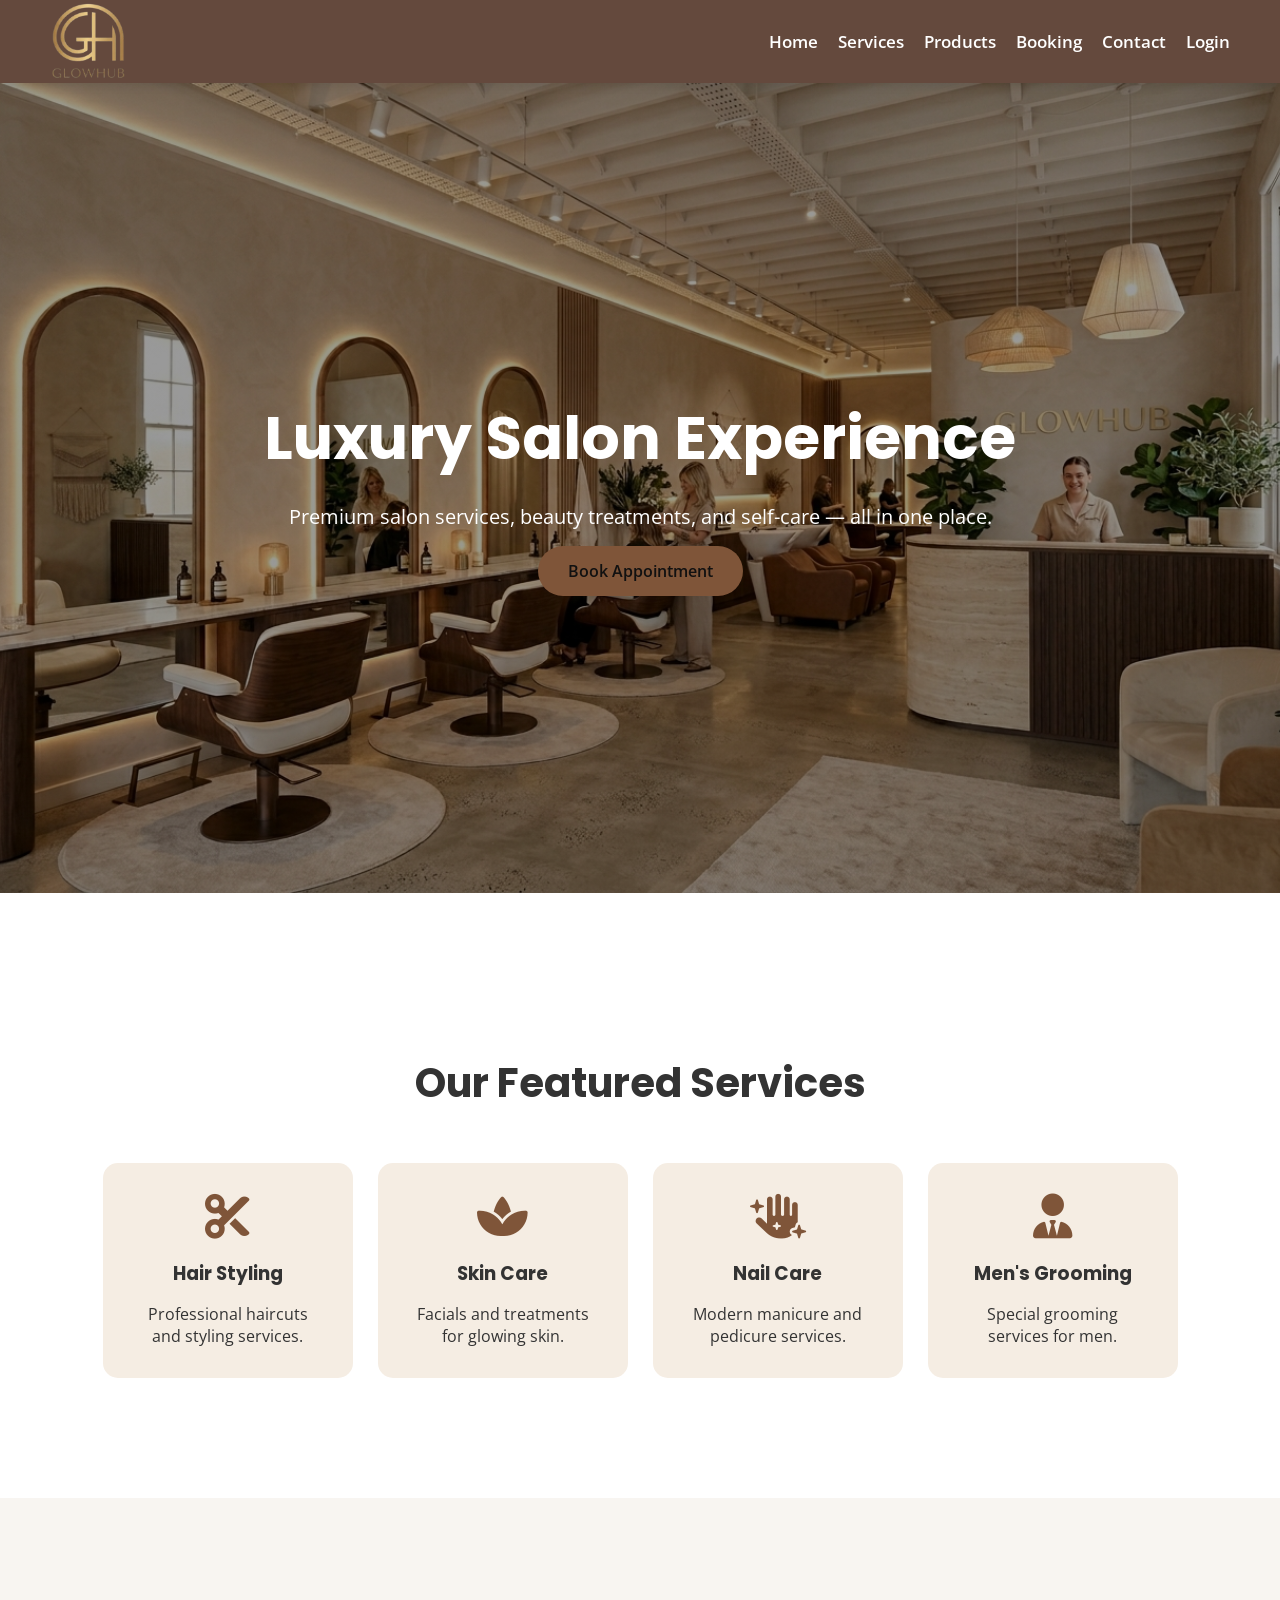
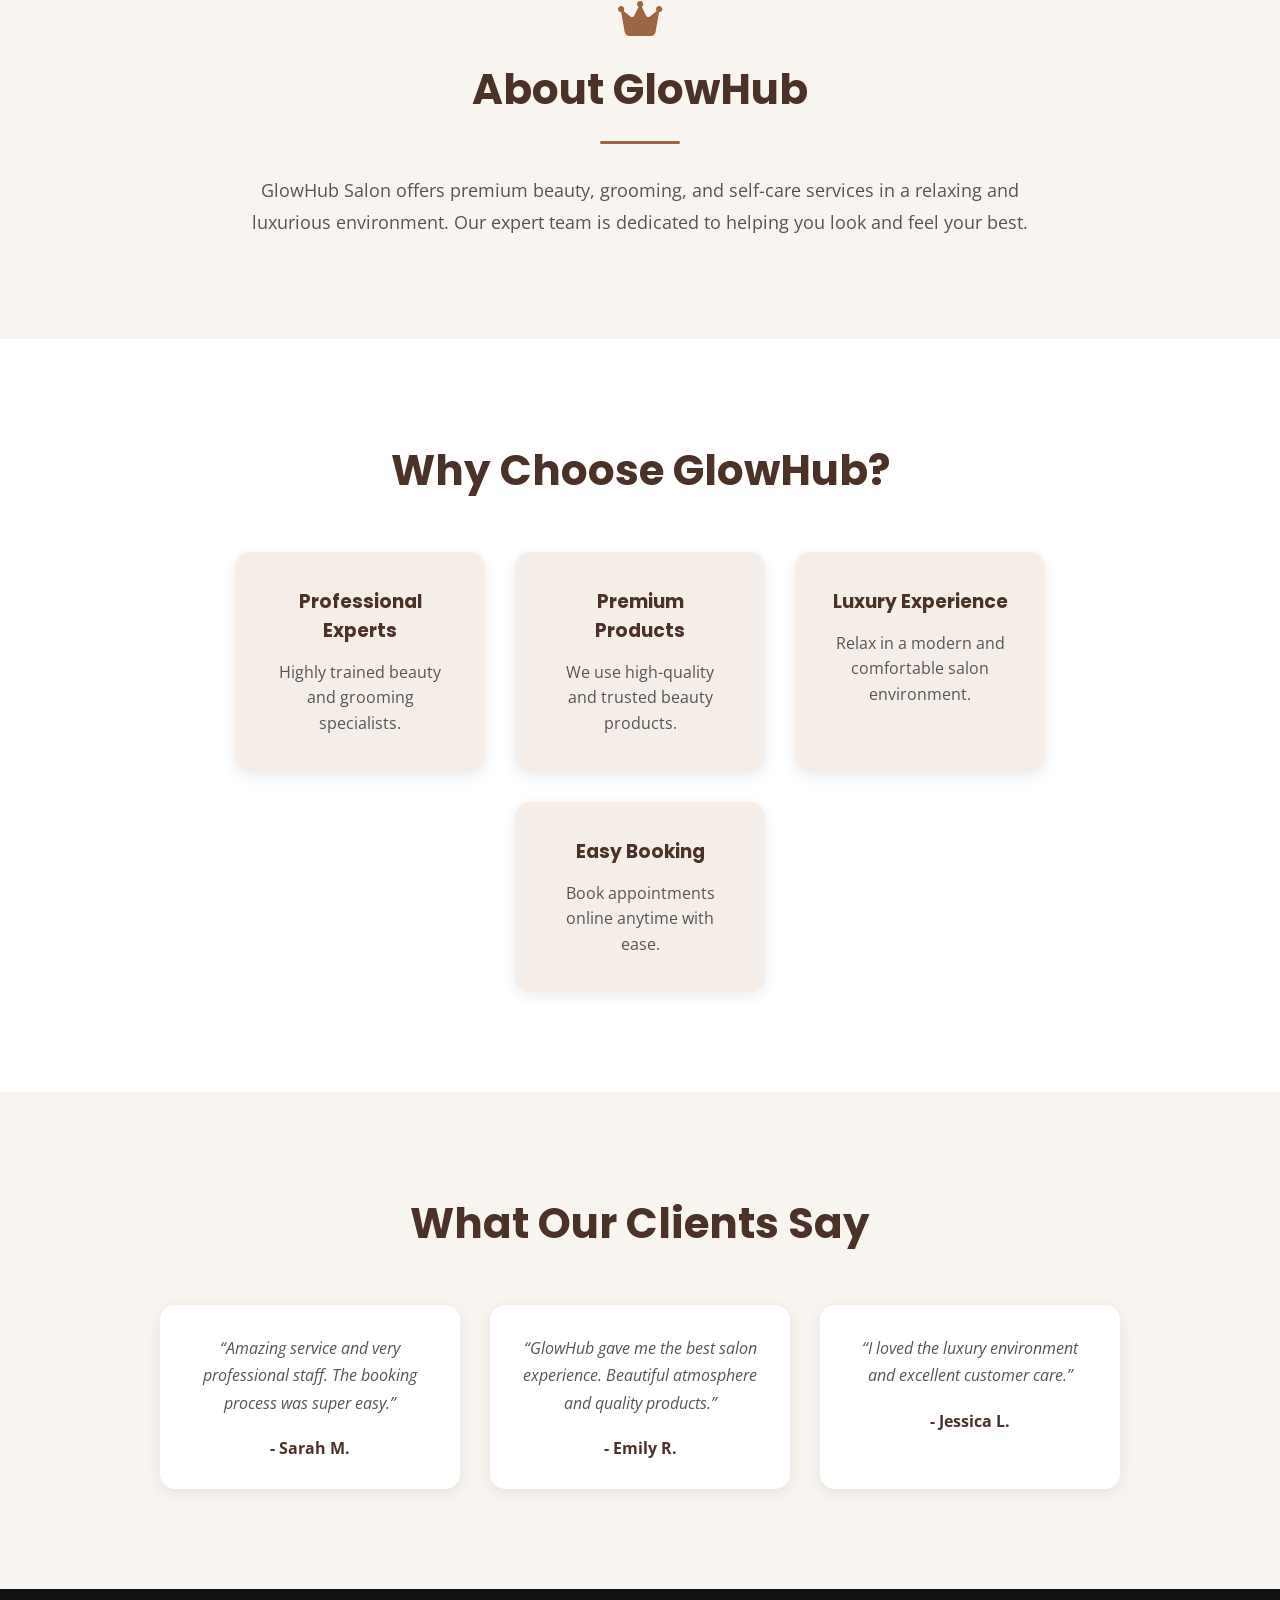
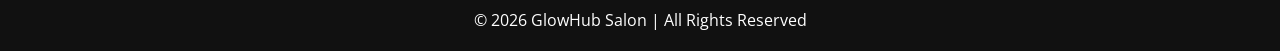
==== index.html @ 92ff3aab "Completed homepage UI design" ====
<!DOCTYPE html>
<html lang="en">
<head>
    <meta charset="UTF-8">
    <meta name="viewport" content="width=device-width, initial-scale=1.0">
    <title>GlowHub Salon</title>

    <!-- CSS Link -->
    <link rel="stylesheet" href="css/style.css">

    <!-- Google Fonts -->
     <link href="https://fonts.googleapis.com/css2?family=Open+Sans:wght@300;400;500;600&family=Poppins:wght@400;500;600;700&display=swap" rel="stylesheet">
   <link href="https://fonts.googleapis.com/css2?family=Open+Sans:wght@300;400;500;600&family=Poppins:wght@400;500;600;700&display=swap" rel="stylesheet">
    <link rel="stylesheet" href="https://unpkg.com/aos@next/dist/aos.css" />
    <link rel="icon" type="image/png" href="images/logo.png">
    <link rel="stylesheet" href="https://cdnjs.cloudflare.com/ajax/libs/font-awesome/6.5.1/css/all.min.css">
</head>

<body>

    <!-- NAVBAR -->
    <header>
        <nav class="navbar">
            <div class="logo">
    <img src="images/logo.png" alt="GlowHub Logo">
    
    
</div>
<div class="menu-toggle" id="menu-toggle">
    ☰
</div>
            <ul class="nav-links">
                <li><a href="index.html">Home</a></li>
                <li><a href="services.html">Services</a></li>
                <li><a href="products.html">Products</a></li>
                <li><a href="booking.html">Booking</a></li>
                <li><a href="contact.html">Contact</a></li>
                <li><a href="login.html">Login</a></li>
            </ul>
        </nav>
    </header>

    <!-- HERO SECTION -->
    <section class="hero">
        <div class="hero-content">
            <h1>Luxury Salon Experience</h1>
            <p>Premium salon services, beauty treatments, and self-care — all in one place.</p>

            <a href="booking.html" class="btn">Book Appointment</a>
        </div>
    </section>

    <!-- FEATURED SERVICES -->
    <section class="services" data-aos="fade-up">
        <h2>Our Featured Services</h2>

        <div class="service-container">

           <div class="service-card" data-aos="zoom-in">

    <i class="fa-solid fa-scissors"></i>

    <h3>Hair Styling</h3>

    <p>Professional haircuts and styling services.</p>

</div>

            <div class="service-card" data-aos="fade-right"">
                <i class="fa-solid fa-spa"></i> 
                <h3>Skin Care</h3>
                <p>Facials and treatments for glowing skin.</p>
            </div>

            <div class="service-card" data-aos="fade-left">
                <i class="fa-solid fa-hand-sparkles"></i>
           <h3>Nail Care</h3>
                <p>Modern manicure and pedicure services.</p>
            </div>

            <div class="service-card" data-aos="zoom-in">
                <i class="fa-solid fa-user-tie"></i>
                <h3>Men's Grooming</h3>
                <p>Special grooming services for men.</p>
            </div>

        </div>
    </section>
    <section class="about">
    <div class="about-content">
        <div class="about-icon">
    <i class="fa-solid fa-crown"></i>
</div>
        <h2>About GlowHub</h2>
        <div class="about-line"></div>
        <p>
            GlowHub Salon offers premium beauty, grooming, and self-care services
            in a relaxing and luxurious environment. Our expert team is dedicated
            to helping you look and feel your best.
        </p>
    </div>
</section>
<section class="why-choose">
    <h2>Why Choose GlowHub?</h2>

    <div class="choose-container">

        <div class="choose-card">
            <h3>Professional Experts</h3>
            <p>Highly trained beauty and grooming specialists.</p>
        </div>

        <div class="choose-card">
            <h3>Premium Products</h3>
            <p>We use high-quality and trusted beauty products.</p>
        </div>

        <div class="choose-card">
            <h3>Luxury Experience</h3>
            <p>Relax in a modern and comfortable salon environment.</p>
        </div>

        <div class="choose-card">
            <h3>Easy Booking</h3>
            <p>Book appointments online anytime with ease.</p>
        </div>

    </div>
</section>
<section class="testimonials">
    <h2>What Our Clients Say</h2>

    <div class="testimonial-container">

        <div class="testimonial-card" data-aos="fade-up">
            <p>
                “Amazing service and very professional staff.
                The booking process was super easy.”
            </p>
            <h4>- Sarah M.</h4>
        </div>

        <div class="testimonial-card" data-aos="fade-up">
            <p>
                “GlowHub gave me the best salon experience.
                Beautiful atmosphere and quality products.”
            </p>
            <h4>- Emily R.</h4>
        </div>

        <div class="testimonial-card" data-aos="fade-up">
            <p>
                “I loved the luxury environment and excellent customer care.”
            </p>
            <h4>- Jessica L.</h4>
        </div>

    </div>
</section>

    <!-- FOOTER -->
    <footer>
        <p>© 2026 GlowHub Salon | All Rights Reserved</p>
    </footer>
<script src="https://unpkg.com/aos@next/dist/aos.js"></script>

<script>
  AOS.init({
      duration: 1200,
      offset: 100,
      once: true
  });
  
</script>
<script src="js/script.js"></script>
</body>
</html>
---- css/style.css ----
*{
    margin: 0;
    padding: 0;
    box-sizing: border-box;
}

body{
    font-family: 'Poppins', sans-serif;
    background-color: #fff;
    color: #333;
}
body{
    font-family: 'Open Sans', sans-serif;
}

h1,h2,h3{
    font-family: 'Poppins', sans-serif;
}

/* NAVBAR */

.navbar{
    display: flex;
    justify-content: space-between;
    align-items: center;

    padding: 2px 50px;

    background-color: rgba(92, 64, 51, 0.95);

    position: sticky;
    top: 0;
    z-index: 1000;
    box-shadow: 0 2px 10px rgba(0,0,0,0.1);
    box-shadow: 0 2px 10px rgba(0,0,0,0.1);
}
nav {
  position: sticky;
  top: 0;
  z-index: 1000;
  background-color: #4b2e2e;
}

.logo img{
    width: 75px;
    height: auto;
    display: block;
}

.nav-links{
    display: flex;
    list-style: none;
}

.nav-links li{
    margin-left: 20px;
}


.nav-links a{
    text-decoration: none;
    color: #fff;

    font-weight: 600;
    font-size: 17px;

    transition: 0.3s;
}

.nav-links a:hover{
    color: #d6b89c;
}

html{
    scroll-behavior: smooth;
}
/* HERO SECTION */

.hero{
    height: 90vh;
    background: linear-gradient(rgba(0,0,0,0.4), rgba(0,0,0,0.4)),
    url('../images/main.jpg');

    background-size: cover;
    background-position: center;

    display: flex;
    justify-content: center;
    align-items: center;

    text-align: center;
    color: white;
    margin-bottom: 40px;
}
.hero-content{
    max-width: 1000px;
    margin: auto;
}

.hero-content h1{
    font-size: 60px;
    margin-bottom: 20px;
}

.hero-content p{
    font-size: 20px;
    margin-bottom: 30px;
}

.btn{
    padding: 14px 30px;
    background-color: #7f5539;
    color: #111;
    text-decoration: none;
    border-radius: 30px;
    font-weight: 600;
    transition: 0.3s;
}

.btn:hover{
    background-color: white;
}
.btn:hover{
    background-color: #d6b89c;
    transform: scale(1.05);
    transition: 0.3s ease;
}
.about-icon i{
    font-size: 40px;
    color: #9c6644;
    margin-bottom: 20px;
}

.about-line{
    width: 80px;
    height: 3px;
    background: #9c6644;
    margin: 20px auto 30px;
    border-radius: 10px;
}
.about{
    background: linear-gradient(to bottom, #f8f5f1, #f3ece6);
}

/* SERVICES */

.services{
    padding: 120px 60px;
    text-align: center;
}

.services h2{
    font-size: 40px;
    margin-bottom: 50px;
}

.service-container{
    display: flex;
    justify-content: center;
    gap: 25px;
    flex-wrap: wrap;
}

.service-card{
    background-color: #f5ede3;
    padding: 30px;
    width: 250px;
    border-radius: 15px;

    transition: 0.4s ease;
    cursor: pointer;

    border: 1px solid transparent;
}
.service-card i{
    font-size: 45px;
    color: #7f5539;

    margin-bottom: 20px;

    transition: 0.3s ease;
}
.service-card:hover i{
    transform: scale(1.1);
    color: #9c6644;
}
.service-card:hover{
    transform: translateY(-10px);

    box-shadow: 0 12px 30px rgba(0,0,0,0.12);

    background-color: #efe4d8;

    border: 1px solid #d6b89c;
}


.service-card h3{
    margin-bottom: 15px;
}

/* FOOTER */

footer{
    background-color: #111;
    color: white;
    text-align: center;
    padding: 20px;
}
.menu-toggle{
    display: none;
}

.about{
    padding: 100px 10%;
    background: #f8f5f1;
    text-align: center;
}

.about h2{
    font-size: 42px;
    margin-bottom: 20px;
    color: #4b3228;
}

.about p{
    max-width: 800px;
    margin: auto;
    font-size: 18px;
    line-height: 1.8;
    color: #555;
}
.why-choose{
    padding: 100px 10%;
    background: #ffffff;
    text-align: center;
}

.why-choose h2{
    font-size: 42px;
    margin-bottom: 50px;
    color: #4b3228;
}

.choose-container{
    display: flex;
    justify-content: center;
    gap: 30px;
    flex-wrap: wrap;
}

.choose-card{
    background: #f5eee8;
    padding: 35px;
    border-radius: 15px;
    width: 250px;
    transition: 0.3s ease;
    box-shadow: 0 4px 15px rgba(0,0,0,0.08);
}

.choose-card:hover{
    transform: translateY(-10px);
    background: #e7d6c8;
}

.choose-card h3{
    margin-bottom: 15px;
    color: #4b3228;
}

.choose-card p{
    color: #555;
    line-height: 1.6;
}
.testimonials{
    padding: 100px 10%;
    background: #f8f5f1;
    text-align: center;
}

.testimonials h2{
    font-size: 42px;
    margin-bottom: 50px;
    color: #4b3228;
}

.testimonial-container{
    display: flex;
    justify-content: center;
    gap: 30px;
    flex-wrap: wrap;
}

.testimonial-card{
    background: white;
    padding: 30px;
    border-radius: 15px;
    width: 300px;
    box-shadow: 0 4px 15px rgba(0,0,0,0.08);
    transition: 0.3s ease;
}

.testimonial-card:hover{
    transform: translateY(-10px);
}

.testimonial-card p{
    font-style: italic;
    color: #555;
    line-height: 1.7;
    margin-bottom: 20px;
}

.testimonial-card h4{
    color: #4b3228;
}
/* MOBILE MENU */

@media(max-width:768px){

   /* HAMBURGER */
   .menu-toggle{
      display:block;
          color: #f5e6d3;

   }

   .nav-links{
      display:none;
      flex-direction:column;
      position:absolute;
      top:70px;
      right:20px;
      background:#6b4b3e;
      width:220px;
      padding:20px;
      border-radius:12px;
      gap:15px;
   }

   .nav-links.active{
      display:flex;
   }

   /* LOGO */
   .logo img{
      width:70px;
   }
   .hero-content{
    margin-top: 120px;
}

   /* HERO TEXT */
   .hero-content h1{
      font-size:38px;
      line-height:1.2;
      text-align:center;
      padding:0 15px;
   }

   .hero-content p{
      font-size:18px;
      text-align:center;
      padding:0 20px;
   }

   /* SERVICES */
   .service-container{
      flex-direction:column;
      align-items:center;
   }

   .service-card{
      width:85%;
   }
}
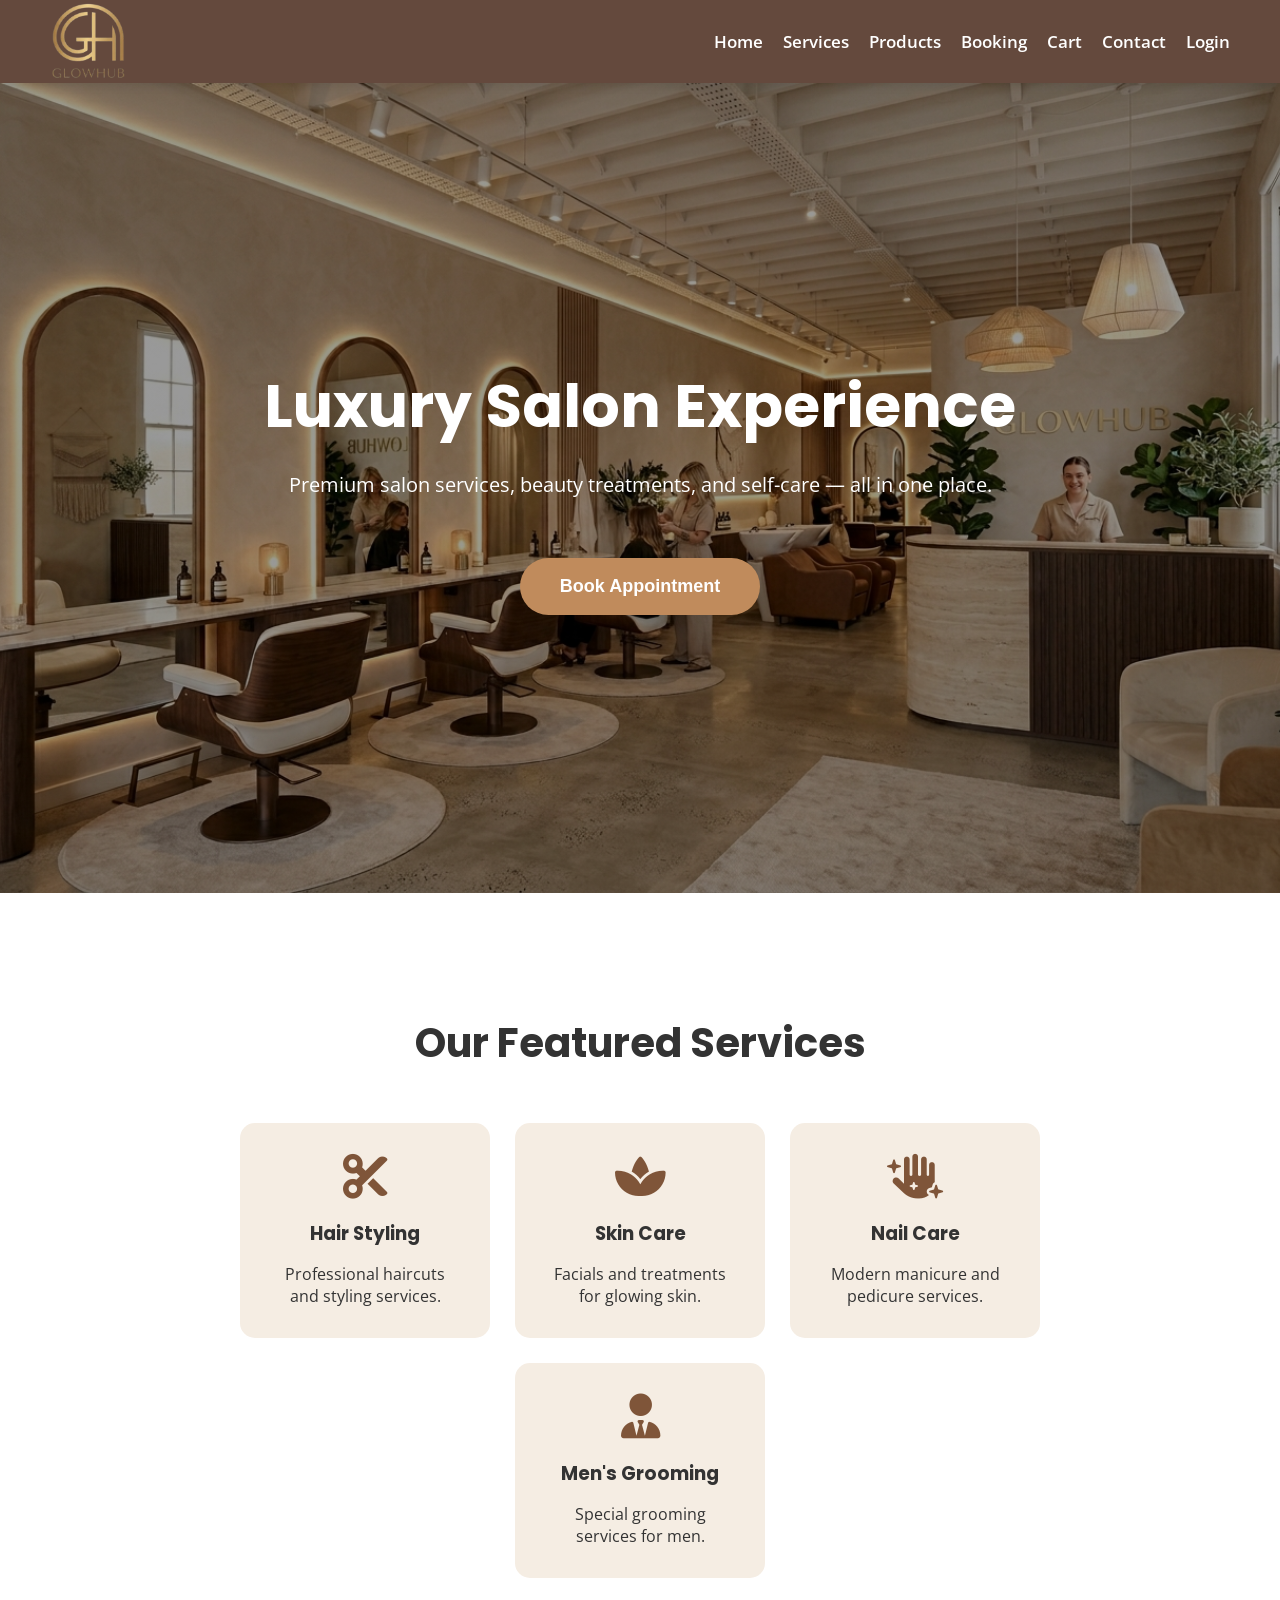
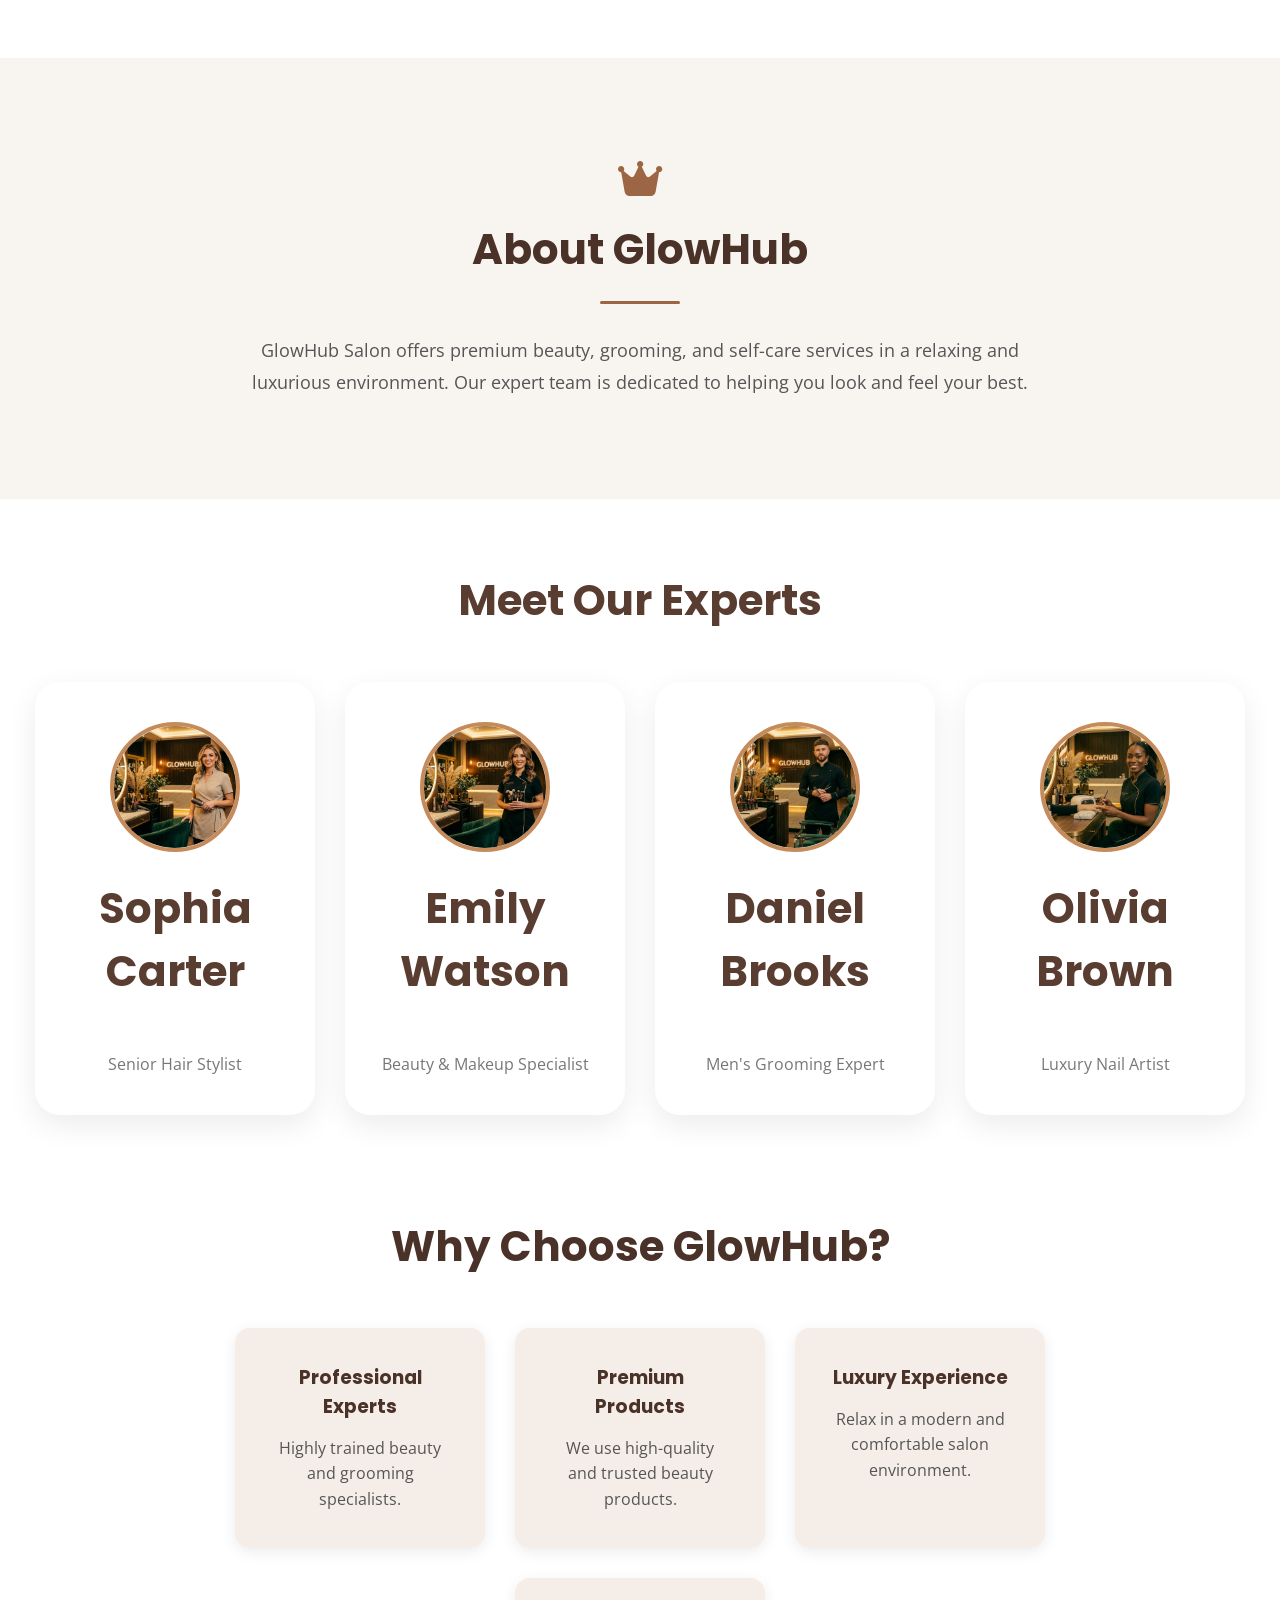
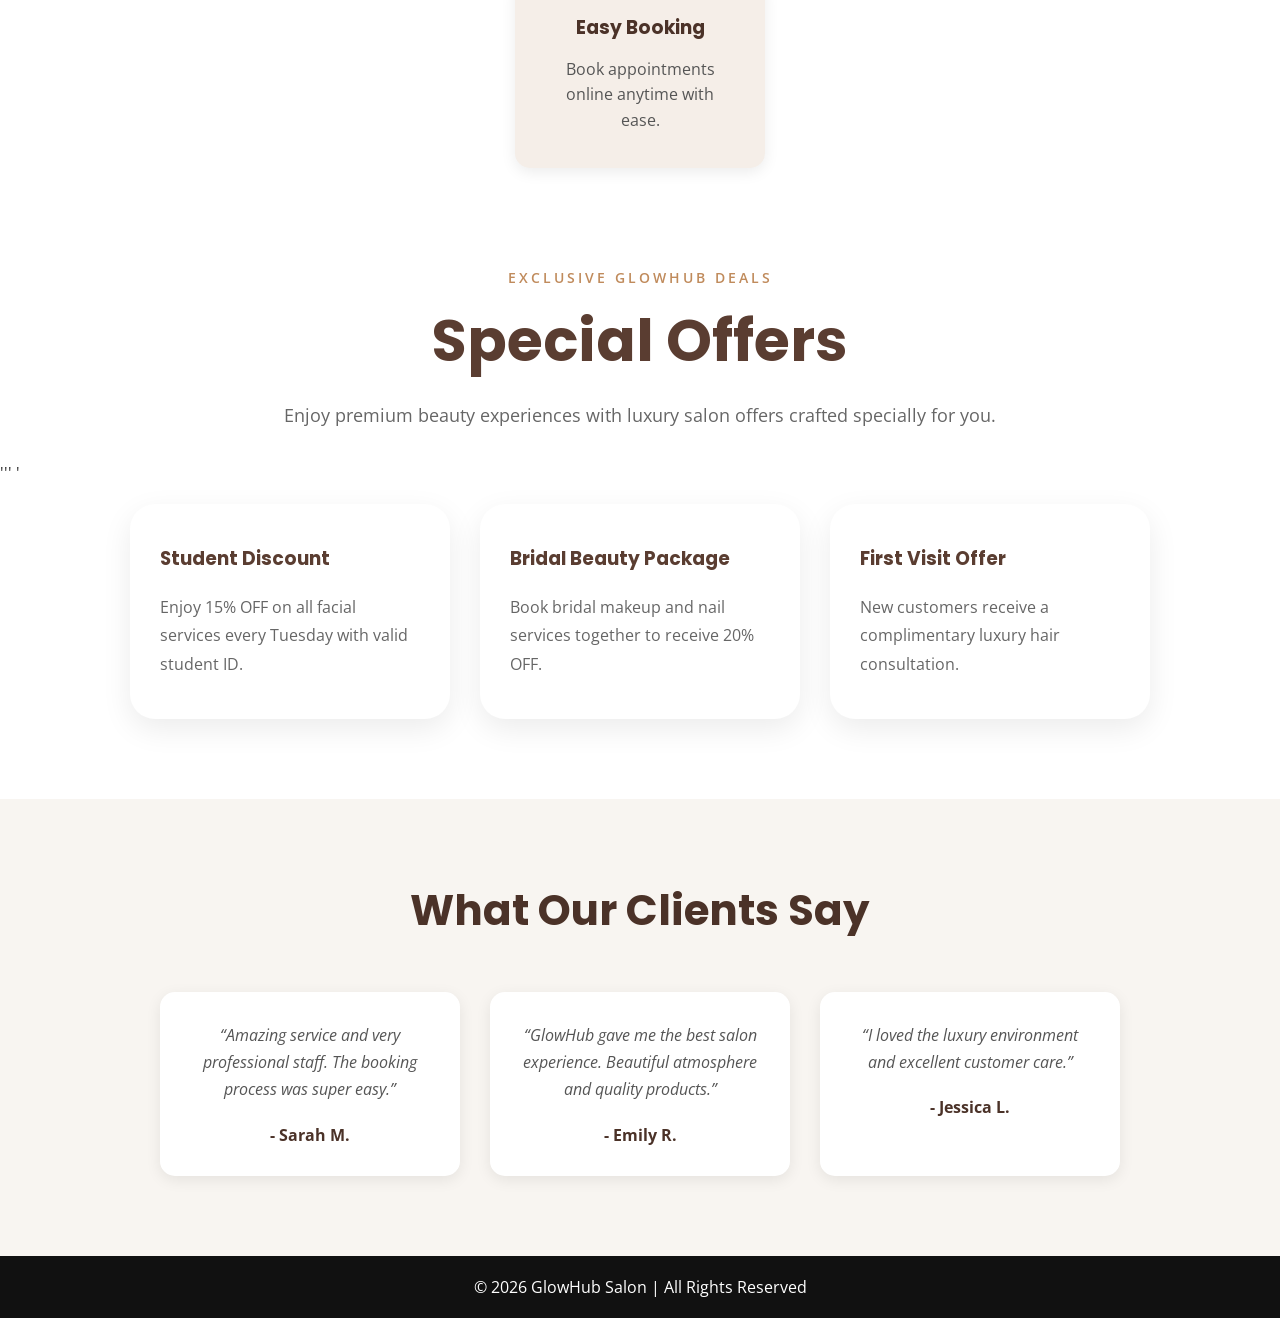
==== commit 758e3e0e: "Final salon website updates" ====
--- a/index.html
+++ b/index.html
@@ -7,6 +7,7 @@
 
     <!-- CSS Link -->
     <link rel="stylesheet" href="css/style.css">
+    
 
     <!-- Google Fonts -->
      <link href="https://fonts.googleapis.com/css2?family=Open+Sans:wght@300;400;500;600&family=Poppins:wght@400;500;600;700&display=swap" rel="stylesheet">
@@ -14,6 +15,8 @@
     <link rel="stylesheet" href="https://unpkg.com/aos@next/dist/aos.css" />
     <link rel="icon" type="image/png" href="images/logo.png">
     <link rel="stylesheet" href="https://cdnjs.cloudflare.com/ajax/libs/font-awesome/6.5.1/css/all.min.css">
+    <link rel="stylesheet"
+href="https://cdnjs.cloudflare.com/ajax/libs/font-awesome/6.5.1/css/all.min.css">
 </head>
 
 <body>
@@ -23,6 +26,7 @@
         <nav class="navbar">
             <div class="logo">
     <img src="images/logo.png" alt="GlowHub Logo">
+
     
     
 </div>
@@ -31,11 +35,31 @@
 </div>
             <ul class="nav-links">
                 <li><a href="index.html">Home</a></li>
-                <li><a href="services.html">Services</a></li>
-                <li><a href="products.html">Products</a></li>
-                <li><a href="booking.html">Booking</a></li>
-                <li><a href="contact.html">Contact</a></li>
-                <li><a href="login.html">Login</a></li>
+            <li><a href="services.html">Services</a></li>
+            <li><a href="products.html">Products</a></li>
+            <li><a href="booking.html">Booking</a></li>
+            <li><a href="cart.html">Cart</a></li>
+            <li><a href="contact.html">Contact</a></li>
+            <li><a href="login.html">Login</a></li>
+            <li id="profileSection" style="display:none;">
+
+    <div class="profile-menu">
+
+        <i class="fa-solid fa-user"></i>
+
+        <div class="dropdown-menu">
+
+            <p id="userEmail"></p>
+
+            <button onclick="logoutUser()">
+                Logout
+            </button>
+
+        </div>
+
+    </div>
+
+</li>
             </ul>
         </nav>
     </header>
@@ -46,7 +70,9 @@
             <h1>Luxury Salon Experience</h1>
             <p>Premium salon services, beauty treatments, and self-care — all in one place.</p>
 
-            <a href="booking.html" class="btn">Book Appointment</a>
+         <button class="book-btn" onclick="openBooking()">
+    Book Appointment
+</button>
         </div>
     </section>
 
@@ -100,6 +126,41 @@
         </p>
     </div>
 </section>
+<!-- STAFF SECTION -->
+
+<div class="staff-section">
+
+    <h3>Meet Our Experts</h3>
+
+    <div class="staff-container">
+
+        <div class="staff-card">
+    <img src="images/staff1.png" alt="Hair Stylist">
+    <h3>Sophia Carter</h3>
+    <p>Senior Hair Stylist</p>
+</div>
+
+<div class="staff-card">
+    <img src="images/staff2.png" alt="Makeup Artist">
+    <h3>Emily Watson</h3>
+    <p>Beauty & Makeup Specialist</p>
+</div>
+
+<div class="staff-card">
+    <img src="images/staff3.png" alt="Male Grooming Expert">
+    <h3>Daniel Brooks</h3>
+    <p>Men's Grooming Expert</p>
+</div>
+
+<div class="staff-card">
+    <img src="images/staff4.png" alt="Nail Artist">
+    <h3>Olivia Brown</h3>
+    <p>Luxury Nail Artist</p>
+</div>
+
+    </div>
+
+</div>
 <section class="why-choose">
     <h2>Why Choose GlowHub?</h2>
 
@@ -127,6 +188,58 @@
 
     </div>
 </section>
+<!-- SPECIAL OFFERS -->
+
+<div class="offers-heading section-title">
+
+    <span>Exclusive GlowHub Deals</span>
+
+    <h2>Special Offers</h2>
+
+    <p>
+        Enjoy premium beauty experiences with luxury salon offers crafted specially for you.
+    </p>
+
+</div>                                                                                                                                                                                                                                                              '''
+'
+
+    <div class="offers-container">
+
+        <div class="offer-card">
+
+            <h3>Student Discount</h3>
+
+            <p>
+                Enjoy 15% OFF on all facial services every Tuesday with valid student ID.
+            </p>
+
+        </div>
+
+        <div class="offer-card">
+
+            <h3>Bridal Beauty Package</h3>
+
+            <p>
+                Book bridal makeup and nail services together to receive 20% OFF.
+            </p>
+
+        </div>
+
+        <div class="offer-card">
+
+            <h3>First Visit Offer</h3>
+
+            <p>
+                New customers receive a complimentary luxury hair consultation.
+            </p>
+
+        </div>
+
+    </div>
+
+</section>
+
+
 <section class="testimonials">
     <h2>What Our Clients Say</h2>
 
--- a/css/style.css
+++ b/css/style.css
@@ -16,6 +16,7 @@
 h1,h2,h3{
     font-family: 'Poppins', sans-serif;
 }
+
 
 /* NAVBAR */
 
@@ -142,11 +143,172 @@
     background: linear-gradient(to bottom, #f8f5f1, #f3ece6);
 }
 
+/* SPECIAL OFFERS */
+/* OFFERS HEADING */
+
+.offers-heading{
+    text-align: center !important;
+
+    margin-bottom: 30px;
+}
+.offers{
+    padding: 80px 10%;
+    margin-top: 40px;
+    padding-bottom: 100px;
+}
+
+.offers-heading span{
+    display: block;
+
+    color: #c08b5c;
+
+    text-transform: uppercase;
+
+    letter-spacing: 3px;
+
+    font-size: 14px;
+
+    font-weight: 600;
+
+    margin-bottom: 10px;
+}
+
+.offers-heading h2{
+    font-size: 58px;
+
+    color: #5a3d31;
+
+    margin-bottom: 15px;
+}
+
+.offers-heading p{
+    width: 60%;
+
+    margin: auto;
+
+    color: #666;
+
+    line-height: 1.8;
+
+    font-size: 18px;
+}
+
+.offers-section{
+    padding: 80px 10% 40px;
+    background: #f8f5f1;
+}
+
+.offers-container{
+    display: flex;
+    justify-content: center;
+    gap: 30px;
+    flex-wrap: wrap;
+
+    margin-top: 20px;
+}
+
+.offer-card{
+    background: white;
+    width: 320px;
+
+    padding: 40px 30px;
+
+    border-radius: 25px;
+
+    box-shadow: 0 10px 30px rgba(0,0,0,0.08);
+
+    transition: 0.3s ease;
+}
+
+.offer-card:hover{
+    transform: translateY(-10px);
+}
+
+.offer-card h3{
+    color: #5a3d31;
+    margin-bottom: 20px;
+}
+
+.offer-card p{
+    color: #666;
+    line-height: 1.8;
+}
+
+/* STAFF SECTION */
+
+.staff-section{
+    margin-top: 70px;
+}
+
+.staff-section h3{
+    text-align: center;
+
+    font-size: 42px;
+
+    color: #5a3d31;
+
+    margin-bottom: 50px;
+}
+
+.staff-container{
+    display: flex;
+    justify-content: center;
+
+    gap: 30px;
+
+    flex-wrap: wrap;
+}
+
+.staff-card{
+    background: white;
+
+    width: 280px;
+
+    padding: 40px 25px;
+
+    border-radius: 25px;
+
+    text-align: center;
+
+    box-shadow: 0 10px 30px rgba(0,0,0,0.08);
+
+    transition: 0.3s ease;
+}
+
+.staff-card:hover{
+    transform: translateY(-10px);
+}
+
+.staff-card img{
+    width: 130px;
+    height: 130px;
+    border-radius: 50%;
+    object-fit: cover;
+    margin-bottom: 20px;
+    border: 4px solid #c58b5a;
+}
+.staff-card{
+    transition: 0.3s ease;
+}
+
+.staff-card:hover{
+    transform: translateY(-8px);
+}
+
+.staff-card h4{
+    color: #5a3d31;
+
+    margin-bottom: 10px;
+}
+
+.staff-card p{
+    color: #777;
+}
+
 /* SERVICES */
 
 .services{
-    padding: 120px 60px;
-    text-align: center;
+    padding: 80px 10%;
 }
 
 .services h2{
@@ -273,7 +435,10 @@
     line-height: 1.6;
 }
 .testimonials{
-    padding: 100px 10%;
+
+    padding: 80px 10%;
+    margin-top: 80px;
+
     background: #f8f5f1;
     text-align: center;
 }
@@ -373,4 +538,2086 @@
    .service-card{
       width:85%;
    }
+}
+
+
+/* SERVICES HERO */
+.services{
+    padding: 80px 10%;
+    text-align: center;
+}
+.services-page-hero{
+    height: 45vh;
+
+    background:
+    linear-gradient(rgba(0,0,0,0.45),
+    rgba(0,0,0,0.45)),
+    url('../images/image9.png');
+
+    background-size: cover;
+    background-position: center;
+
+    display: flex;
+    justify-content: center;
+    align-items: center;
+
+    text-align: center;
+}
+
+.services-page-content h1{
+    color: white;
+    font-size: 65px;
+    margin-bottom: 15px;
+}
+
+.services-page-content p{
+    color: white;
+    font-size: 20px;
+}
+
+
+/* CATEGORY SECTION */
+
+.service-categories{
+    padding: 100px 10%;
+
+    display: flex;
+    justify-content: center;
+    gap: 35px;
+
+    flex-wrap: wrap;
+
+    background: #f8f5f1;
+}
+
+
+/* CATEGORY CARD */
+
+.category-card{
+    position: relative;
+
+    width: 350px;
+    height: 500px;
+
+    overflow: hidden;
+
+    border-radius: 20px;
+
+    box-shadow: 0 10px 25px rgba(0,0,0,0.1);
+
+    transition: 0.4s ease;
+}
+
+.category-card:hover{
+    transform: translateY(-10px);
+}
+
+.category-card img{
+    width: 100%;
+    height: 100%;
+
+    object-fit: cover;
+
+    transition: 0.5s ease;
+}
+
+.category-card:hover img{
+    transform: scale(1.08);
+}
+
+
+/* OVERLAY */
+
+.category-overlay{
+    position: absolute;
+
+    bottom: 0;
+
+    width: 100%;
+
+    padding: 40px 25px;
+
+    background:
+    linear-gradient(transparent,
+    rgba(0,0,0,0.92));
+
+    color: white;
+}
+.category-card:hover{
+    transform: translateY(-10px);
+    box-shadow: 0 15px 35px rgba(0,0,0,0.2);
+}
+
+.category-overlay h2{
+    font-size: 34px;
+    margin-bottom: 10px;
+}
+
+.category-overlay p{
+    margin-bottom: 25px;
+    color: #eee;
+}
+
+.category-overlay a{
+    text-decoration: none;
+
+    background: #8b5e3c;
+
+    color: white;
+
+    padding: 12px 25px;
+
+    border-radius: 30px;
+
+    transition: 0.3s ease;
+}
+
+.category-overlay a:hover{
+    background: #a47148;
+}
+
+
+/* CTA */
+
+.services-cta{
+    padding: 100px 10%;
+
+    text-align: center;
+
+    background: white;
+}
+
+.services-cta h2{
+    font-size: 42px;
+
+    color: #4b3228;
+
+    margin-bottom: 30px;
+}
+
+.services-cta a{
+    text-decoration: none;
+
+    background: #8b5e3c;
+
+    color: white;
+
+    padding: 14px 30px;
+
+    border-radius: 30px;
+
+    transition: 0.3s ease;
+}
+
+.services-cta a:hover{
+    background: #a47148;
+}
+
+
+/* RESPONSIVE */
+
+@media(max-width:768px){
+
+    .services-page-content h1{
+        font-size: 45px;
+    }
+
+    .services-page-content p{
+        font-size: 18px;
+        padding: 0 20px;
+    }
+
+    .category-card{
+        width: 90%;
+        height: 450px;
+    }
+
+}
+
+/* =========================================
+   WOMEN SERVICES PAGE
+========================================= */
+
+.women-hero {
+    height: 70vh;
+    background:
+        linear-gradient(rgba(0,0,0,0.45), rgba(0,0,0,0.45)),
+        url("../images/image5.png");
+    background-size: cover;
+    background-position: center;
+    display: flex;
+    justify-content: center;
+    align-items: center;
+    text-align: center;
+    color: white;
+}
+
+.women-hero-content h1 {
+    font-size: 70px;
+    margin-bottom: 20px;
+    font-weight: 700;
+}
+
+.women-hero-content p {
+    font-size: 22px;
+    width: 70%;
+    margin: auto;
+    line-height: 1.6;
+}
+
+
+/* SERVICE DETAIL SECTION */
+
+.service-detail {
+    display: flex;
+    align-items: center;
+    justify-content: center;
+    gap: 60px;
+    padding: 100px 10%;
+    background: #f8f5f2;
+}
+
+.service-detail.reverse {
+    flex-direction: row-reverse;
+}
+
+.service-image img {
+    width: 500px;
+    height: 550px;
+    object-fit: cover;
+    border-radius: 20px;
+    box-shadow: 0 10px 30px rgba(0,0,0,0.15);
+}
+
+.service-text {
+    max-width: 500px;
+}
+
+.service-text h2 {
+    font-size: 48px;
+    color: #5a3d31;
+    margin-bottom: 20px;
+}
+
+.service-text p {
+    font-size: 18px;
+    line-height: 1.8;
+    color: #555;
+    margin-bottom: 25px;
+}
+
+.service-info {
+    display: flex;
+    gap: 25px;
+    margin-bottom: 30px;
+}
+
+.service-info span {
+    background: #e7d5c8;
+    color: #5a3d31;
+    padding: 10px 20px;
+    border-radius: 30px;
+    font-weight: 600;
+}
+
+.service-text a {
+    text-decoration: none;
+    background: #8b5e3c;
+    color: white;
+    padding: 14px 32px;
+    border-radius: 30px;
+    font-weight: 600;
+    transition: 0.3s;
+}
+
+.service-text a:hover {
+    background: #5a3d31;
+}
+
+
+/* CTA SECTION */
+
+.women-cta {
+    background: #5a3d31;
+    color: white;
+    text-align: center;
+    padding: 100px 10%;
+}
+
+.women-cta h2 {
+    font-size: 50px;
+    margin-bottom: 20px;
+}
+
+.women-cta p {
+    font-size: 20px;
+    width: 70%;
+    margin: auto;
+    line-height: 1.8;
+}
+
+
+/* RESPONSIVE */
+
+@media(max-width: 992px) {
+
+    .service-detail,
+    .service-detail.reverse {
+        flex-direction: column;
+    }
+
+    .service-image img {
+        width: 100%;
+        height: auto;
+    }
+
+    .service-text {
+        text-align: center;
+    }
+
+    .service-info {
+        justify-content: center;
+    }
+
+    .women-hero-content h1 {
+        font-size: 50px;
+    }
+
+    .women-cta h2 {
+        font-size: 38px;
+    }
+
+    .women-hero-content p,
+    .women-cta p {
+        width: 100%;
+    }
+}
+
+.service-buttons{
+    display: flex;
+    gap: 15px;
+    margin-top: 25px;
+}
+
+.service-buttons button{
+    border: none;
+    background: #d9b99b;
+    color: #4b3228;
+
+    padding: 14px 28px;
+
+    border-radius: 30px;
+
+    cursor: pointer;
+
+    font-weight: 600;
+
+    transition: 0.3s ease;
+}
+
+.service-buttons button:hover{
+    background: #c89f7b;
+}
+
+/* =========================================
+   CART PAGE
+========================================= */
+
+.cart-hero{
+    height: 45vh;
+
+    background:
+    linear-gradient(rgba(0,0,0,0.45), rgba(0,0,0,0.45)),
+    url("../images/image5.png");
+
+    background-size: cover;
+    background-position: center;
+
+    display: flex;
+    justify-content: center;
+    align-items: center;
+
+    text-align: center;
+
+    color: white;
+}
+
+.cart-hero-content h1{
+    font-size: 70px;
+    margin-bottom: 20px;
+}
+
+.cart-hero-content p{
+    font-size: 20px;
+}
+
+
+/* CART SECTION */
+
+.cart-section{
+    padding: 100px 10%;
+    background: #f8f5f1;
+    min-height: 70vh;
+}
+
+.cart-container{
+    display: flex;
+    justify-content: space-between;
+    gap: 40px;
+    align-items: flex-start;
+}
+
+
+/* CART ITEMS */
+
+#cart-items{
+    flex: 2;
+}
+
+.cart-item{
+    background: white;
+
+    padding: 25px;
+
+    margin-bottom: 25px;
+
+    border-radius: 18px;
+
+    display: flex;
+    justify-content: space-between;
+    align-items: center;
+
+    box-shadow: 0 5px 20px rgba(0,0,0,0.08);
+}
+
+.cart-item h3{
+    color: #4b3228;
+    margin-bottom: 10px;
+}
+
+.cart-item p{
+    color: #777;
+}
+
+
+/* SUMMARY */
+
+.cart-summary{
+    flex: 1;
+
+    background: white;
+
+    padding: 35px;
+
+    border-radius: 20px;
+
+    box-shadow: 0 5px 20px rgba(0,0,0,0.08);
+
+    position: sticky;
+    top: 100px;
+}
+
+.cart-summary h2{
+    margin-bottom: 30px;
+    color: #4b3228;
+}
+
+.summary-line{
+    display: flex;
+    justify-content: space-between;
+
+    margin-bottom: 30px;
+
+    font-size: 20px;
+    font-weight: 600;
+
+    color: #5a3d31;
+}
+
+.checkout-btn{
+    width: 100%;
+
+    border: none;
+
+    background: #8b5e3c;
+
+    color: white;
+
+    padding: 16px;
+
+    border-radius: 35px;
+
+    font-size: 17px;
+
+    cursor: pointer;
+
+    transition: 0.3s ease;
+}
+
+.checkout-btn:hover{
+    background: #5a3d31;
+}
+
+
+/* EMPTY CART */
+
+.empty-cart{
+    text-align: center;
+
+    padding: 100px 10%;
+
+    display: none;
+}
+
+.empty-cart i{
+    font-size: 70px;
+    color: #c7a17a;
+
+    margin-bottom: 25px;
+}
+
+.empty-cart h2{
+    font-size: 42px;
+
+    margin-bottom: 20px;
+
+    color: #4b3228;
+}
+
+.empty-cart p{
+    color: #666;
+
+    margin-bottom: 30px;
+
+    font-size: 18px;
+}
+
+.empty-cart a{
+    text-decoration: none;
+
+    background: #8b5e3c;
+
+    color: white;
+
+    padding: 14px 32px;
+
+    border-radius: 30px;
+
+    font-weight: 600;
+}
+
+
+/* RESPONSIVE */
+
+@media(max-width: 992px){
+
+    .cart-container{
+        flex-direction: column;
+    }
+
+    .cart-summary{
+        width: 100%;
+        position: static;
+    }
+
+    .cart-hero-content h1{
+        font-size: 50px;
+    }
+}
+
+/* =========================================
+   CART PAGE
+========================================= */
+
+.cart-page{
+    padding: 120px 8%;
+    background: #f8f4f1;
+    min-height: 100vh;
+}
+
+.cart-container{
+    display: flex;
+    gap: 40px;
+    align-items: flex-start;
+}
+
+.cart-left{
+    flex: 2;
+}
+
+.cart-right{
+    flex: 1;
+}
+
+.cart-left h1{
+    font-size: 50px;
+    color: #5c4033;
+    margin-bottom: 10px;
+}
+
+.cart-left p{
+    color: #555;
+    margin-bottom: 30px;
+}
+
+.cart-item{
+    background: white;
+    padding: 25px;
+    border-radius: 20px;
+    margin-bottom: 20px;
+
+    display: flex;
+    justify-content: space-between;
+    align-items: center;
+
+    box-shadow: 0 5px 20px rgba(0,0,0,0.08);
+}
+
+.cart-info h3{
+    font-size: 24px;
+    color: #5c4033;
+}
+
+.cart-price h3{
+    color: #c08b5c;
+    margin-bottom: 10px;
+}
+
+.remove-btn{
+    border: none;
+    background: #5c4033;
+    color: white;
+    padding: 10px 18px;
+    border-radius: 30px;
+    cursor: pointer;
+}
+
+.summary-box{
+    background: white;
+    padding: 30px;
+    border-radius: 20px;
+    position: sticky;
+    top: 120px;
+
+    box-shadow: 0 5px 20px rgba(0,0,0,0.08);
+}
+
+.summary-box h2{
+    margin-bottom: 25px;
+    color: #5c4033;
+}
+
+.summary-row{
+    display: flex;
+    justify-content: space-between;
+    margin-bottom: 25px;
+
+    font-size: 22px;
+    font-weight: bold;
+}
+
+.checkout-btn{
+    width: 100%;
+    padding: 16px;
+    border: none;
+    border-radius: 30px;
+
+    background: #c08b5c;
+    color: white;
+
+    font-size: 18px;
+    cursor: pointer;
+}
+
+.empty-cart{
+    display: none;
+    text-align: center;
+    margin-top: 80px;
+}
+
+.shop-btn{
+    display: inline-block;
+    margin-top: 20px;
+
+    background: #5c4033;
+    color: white;
+
+    padding: 14px 28px;
+    border-radius: 30px;
+    text-decoration: none;
+}
+
+/* =========================================
+   MEN SERVICES PAGE
+========================================= */
+
+.mens-hero{
+    height: 65vh;
+
+    background:
+    linear-gradient(rgba(0,0,0,0.6),
+    rgba(0,0,0,0.6)),
+    url("../images/image7.png");
+
+    background-size: cover;
+    background-position: center;
+
+    display: flex;
+    justify-content: center;
+    align-items: center;
+
+    text-align: center;
+
+    color: white;
+}
+
+.mens-hero-content h1{
+    font-size: 70px;
+    margin-bottom: 20px;
+}
+
+.mens-hero-content p{
+    font-size: 22px;
+    width: 70%;
+    margin: auto;
+    line-height: 1.7;
+}
+
+
+/* SERVICES CONTAINER */
+
+.mens-services-container{
+    padding: 100px 10%;
+    background: #f4efea;
+}
+
+
+/* SERVICE CARD */
+
+.mens-service-card{
+    display: flex;
+    align-items: center;
+
+    gap: 40px;
+
+    background: white;
+
+    margin-bottom: 50px;
+
+    border-radius: 25px;
+
+    overflow: hidden;
+
+    box-shadow: 0 10px 30px rgba(0,0,0,0.08);
+
+    transition: 0.3s ease;
+}
+
+.mens-service-card:hover{
+    transform: translateY(-10px);
+}
+
+.mens-service-card img{
+    width: 400px;
+    height: 350px;
+
+    object-fit: cover;
+}
+
+
+/* SERVICE INFO */
+
+.mens-service-info{
+    padding: 30px;
+}
+
+.mens-service-info h2{
+    font-size: 40px;
+    color: #3e2c23;
+
+    margin-bottom: 20px;
+}
+
+.mens-service-info p{
+    color: #666;
+
+    line-height: 1.8;
+
+    margin-bottom: 25px;
+}
+
+
+/* META */
+
+.mens-service-meta{
+    display: flex;
+    gap: 20px;
+
+    margin-bottom: 25px;
+}
+
+.mens-service-meta span{
+    background: #e7d5c8;
+
+    color: #5a3d31;
+
+    padding: 10px 18px;
+
+    border-radius: 30px;
+
+    font-weight: 600;
+}
+
+
+/* BUTTONS */
+
+.mens-buttons{
+    display: flex;
+    gap: 15px;
+}
+
+.mens-buttons a{
+    text-decoration: none;
+
+    background: #5a3d31;
+
+    color: white;
+
+    padding: 14px 28px;
+
+    border-radius: 30px;
+
+    transition: 0.3s ease;
+}
+
+.mens-buttons a:hover{
+    background: #3e2c23;
+}
+
+.mens-buttons button{
+    border: none;
+
+    background: #d7b89e;
+
+    color: #3e2c23;
+
+    padding: 14px 28px;
+
+    border-radius: 30px;
+
+    cursor: pointer;
+
+    font-weight: 600;
+
+    transition: 0.3s ease;
+}
+
+.mens-buttons button:hover{
+    background: #c7a17a;
+}
+
+
+/* CTA */
+
+.mens-cta{
+    padding: 100px 10%;
+    text-align: center;
+
+    background: #3e2c23;
+    color: white;
+}
+
+.mens-cta h2{
+    font-size: 50px;
+    margin-bottom: 20px;
+}
+
+.mens-cta p{
+    width: 70%;
+    margin: auto;
+
+    line-height: 1.8;
+
+    font-size: 20px;
+}
+
+
+/* RESPONSIVE */
+
+@media(max-width:992px){
+
+    .mens-service-card{
+        flex-direction: column;
+    }
+
+    .mens-service-card img{
+        width: 100%;
+        height: auto;
+    }
+
+    .mens-hero-content h1{
+        font-size: 50px;
+    }
+
+    .mens-hero-content p,
+    .mens-cta p{
+        width: 100%;
+    }
+
+    .mens-buttons{
+        flex-direction: column;
+    }
+}
+
+
+/* =========================================
+   NAIL SERVICES PAGE
+========================================= */
+
+.nail-hero{
+    height: 65vh;
+
+    background:
+    linear-gradient(rgba(0,0,0,0.45),
+    rgba(0,0,0,0.45)),
+    url("../images/nails.png");
+
+    background-size: cover;
+    background-position: center;
+
+    display: flex;
+    justify-content: center;
+    align-items: center;
+
+    text-align: center;
+
+    color: white;
+}
+
+.nail-hero-content h1{
+    font-size: 70px;
+    margin-bottom: 20px;
+}
+
+.nail-hero-content p{
+    width: 70%;
+    margin: auto;
+
+    font-size: 22px;
+
+    line-height: 1.8;
+}
+
+
+/* SERVICES SECTION */
+
+.nail-services-section{
+    padding: 100px 10%;
+
+    background: #faf6f2;
+
+    display: grid;
+
+    grid-template-columns: repeat(auto-fit, minmax(320px, 1fr));
+
+    gap: 35px;
+}
+
+
+/* CARD */
+
+.nail-card{
+    background: white;
+
+    border-radius: 25px;
+
+    overflow: hidden;
+
+    box-shadow: 0 10px 30px rgba(0,0,0,0.08);
+
+    transition: 0.3s ease;
+}
+
+.nail-card:hover{
+    transform: translateY(-10px);
+}
+
+.nail-card img{
+    width: 100%;
+    height: 280px;
+
+    object-fit: cover;
+}
+
+
+/* INFO */
+
+.nail-info{
+    padding: 30px;
+}
+
+.nail-info h2{
+    font-size: 32px;
+    color: #5a3d31;
+
+    margin-bottom: 18px;
+}
+
+.nail-info p{
+    color: #666;
+
+    line-height: 1.8;
+
+    margin-bottom: 25px;
+}
+
+
+/* META */
+
+.nail-meta{
+    display: flex;
+    gap: 18px;
+
+    margin-bottom: 25px;
+}
+
+.nail-meta span{
+    background: #ead8ca;
+
+    color: #5a3d31;
+
+    padding: 10px 18px;
+
+    border-radius: 30px;
+
+    font-weight: 600;
+}
+
+
+/* BUTTONS */
+
+.nail-buttons{
+    display: flex;
+    gap: 15px;
+}
+
+.nail-buttons a{
+    text-decoration: none;
+
+    background: #5a3d31;
+
+    color: white;
+
+    padding: 14px 24px;
+
+    border-radius: 30px;
+
+    transition: 0.3s ease;
+}
+
+.nail-buttons a:hover{
+    background: #3e2c23;
+}
+
+.nail-buttons button{
+    border: none;
+
+    background: #e4c7b4;
+
+    color: #5a3d31;
+
+    padding: 14px 22px;
+
+    border-radius: 30px;
+
+    cursor: pointer;
+
+    font-weight: 600;
+
+    transition: 0.3s ease;
+}
+
+.nail-buttons button:hover{
+    background: #d7b197;
+}
+
+
+/* CTA */
+
+.nail-cta{
+    padding: 100px 10%;
+
+    background: #f0e5dc;
+
+    text-align: center;
+}
+
+.nail-cta h2{
+    font-size: 50px;
+    color: #5a3d31;
+
+    margin-bottom: 20px;
+}
+
+.nail-cta p{
+    width: 70%;
+    margin: auto;
+
+    line-height: 1.8;
+
+    font-size: 20px;
+
+    color: #666;
+}
+
+
+/* RESPONSIVE */
+
+@media(max-width:992px){
+
+    .nail-hero-content h1{
+        font-size: 50px;
+    }
+
+    .nail-hero-content p,
+    .nail-cta p{
+        width: 100%;
+    }
+
+    .nail-buttons{
+        flex-direction: column;
+    }
+}
+
+/* =========================================
+   PRODUCTS PAGE
+========================================= */
+
+.products-hero{
+    height: 60vh;
+
+    background:
+    linear-gradient(rgba(0,0,0,0.45),
+    rgba(0,0,0,0.45)),
+    url("../images/product.png");
+
+    background-size: cover;
+    background-position: center;
+
+    display: flex;
+    justify-content: center;
+    align-items: center;
+
+    text-align: center;
+
+    color: white;
+}
+
+.products-hero-content h1{
+    font-size: 70px;
+    margin-bottom: 20px;
+}
+
+.products-hero-content p{
+    width: 70%;
+    margin: auto;
+
+    font-size: 22px;
+
+    line-height: 1.8;
+}
+
+
+/* PRODUCTS SECTION */
+
+.products-section{
+    padding: 100px 10%;
+    background: #f8f5f1;
+}
+
+/* PRODUCT HEADING */
+
+.product-heading{
+    text-align: center;
+
+    font-size: 50px;
+
+    color: #5a3d31;
+
+    margin-bottom: 60px;
+}
+
+
+/* PRODUCTS GRID */
+
+.products-grid{
+    display: grid;
+
+    grid-template-columns: repeat(auto-fit, minmax(300px, 1fr));
+
+    gap: 35px;
+}
+
+
+/* PRODUCT CARD */
+
+.product-card{
+    background: white;
+
+    border-radius: 25px;
+
+    overflow: hidden;
+
+    box-shadow: 0 10px 30px rgba(0,0,0,0.08);
+
+    transition: 0.3s ease;
+}
+
+.product-card:hover{
+    transform: translateY(-10px);
+}
+
+.product-card img{
+    width: 100%;
+    height: 280px;
+
+    object-fit: cover;
+}
+
+
+/* PRODUCT INFO */
+
+.product-info{
+    padding: 30px;
+}
+
+.product-info h3{
+    font-size: 30px;
+
+    color: #5a3d31;
+
+    margin-bottom: 18px;
+}
+
+.product-info p{
+    color: #666;
+
+    line-height: 1.8;
+
+    margin-bottom: 20px;
+}
+
+.product-info span{
+    display: block;
+
+    font-size: 24px;
+
+    font-weight: bold;
+
+    color: #c08b5c;
+
+    margin-bottom: 25px;
+}
+
+
+/* BUTTON */
+
+.product-info button{
+    width: 100%;
+
+    border: none;
+
+    background: #5a3d31;
+
+    color: white;
+
+    padding: 15px;
+
+    border-radius: 30px;
+
+    cursor: pointer;
+
+    font-size: 16px;
+
+    transition: 0.3s ease;
+}
+
+.product-info button:hover{
+    background: #3e2c23;
+}
+
+/* =========================================
+   BOOKING PAGE
+========================================= */
+
+.booking-hero{
+    height: 60vh;
+
+    background:
+    linear-gradient(rgba(0,0,0,0.45),
+    rgba(0,0,0,0.45)),
+    url("../images/main.jpg");
+
+    background-size: cover;
+    background-position: center;
+
+    display: flex;
+    justify-content: center;
+    align-items: center;
+
+    text-align: center;
+
+    color: white;
+}
+
+.booking-hero-content h1{
+    font-size: 70px;
+    margin-bottom: 20px;
+}
+
+.booking-hero-content p{
+    width: 70%;
+    margin: auto;
+
+    font-size: 22px;
+
+    line-height: 1.8;
+}
+
+
+/* BOOKING SECTION */
+
+.booking-section{
+    padding: 100px 10%;
+    background: #f8f5f1;
+}
+
+.booking-container{
+    display: flex;
+    align-items: center;
+
+    gap: 50px;
+
+    background: white;
+
+    border-radius: 30px;
+
+    overflow: hidden;
+
+    box-shadow: 0 10px 30px rgba(0,0,0,0.08);
+}
+
+
+/* IMAGE */
+
+.booking-image{
+    flex: 1.2;
+}
+
+.booking-image img{
+    width: 100%;
+    height: 750px;
+
+    object-fit: cover;
+}
+
+
+/* FORM */
+
+.booking-form-container{
+    flex: 1;
+
+    padding: 60px;
+}
+
+.booking-form-container h2{
+    font-size: 42px;
+
+    color: #5a3d31;
+
+    margin-bottom: 35px;
+}
+
+.booking-form-container form{
+    display: flex;
+    flex-direction: column;
+
+    gap: 20px;
+}
+
+
+/* INPUTS */
+
+.booking-form-container input,
+.booking-form-container select,
+.booking-form-container textarea{
+    padding: 16px 18px;
+
+    border: 1px solid #ddd;
+
+    border-radius: 15px;
+
+    font-size: 16px;
+
+    outline: none;
+
+    transition: 0.3s ease;
+}
+
+.booking-form-container input:focus,
+.booking-form-container select:focus,
+.booking-form-container textarea:focus{
+    border-color: #c08b5c;
+}
+
+
+/* BUTTON */
+
+.booking-form-container button{
+    border: none;
+
+    background: #5a3d31;
+
+    color: white;
+
+    padding: 16px;
+
+    border-radius: 30px;
+
+    font-size: 18px;
+
+    cursor: pointer;
+
+    transition: 0.3s ease;
+}
+
+.booking-form-container button:hover{
+    background: #3e2c23;
+}
+
+
+/* POPUP */
+
+.booking-popup{
+    position: fixed;
+
+    top: 0;
+    left: 0;
+
+    width: 100%;
+    height: 100%;
+
+    background: rgba(0,0,0,0.6);
+
+    display: none;
+
+    justify-content: center;
+    align-items: center;
+
+    z-index: 999;
+}
+
+.popup-content{
+    background: white;
+
+    padding: 50px;
+
+    border-radius: 25px;
+
+    text-align: center;
+
+    width: 90%;
+    max-width: 450px;
+}
+
+.popup-content h2{
+    color: #5a3d31;
+
+    margin-bottom: 20px;
+}
+
+.popup-content p{
+    color: #666;
+
+    line-height: 1.8;
+
+    margin-bottom: 25px;
+}
+
+.popup-content button{
+    border: none;
+
+    background: #5a3d31;
+
+    color: white;
+
+    padding: 14px 30px;
+
+    border-radius: 30px;
+
+    cursor: pointer;
+}
+
+
+/* RESPONSIVE */
+
+@media(max-width:992px){
+
+    .booking-container{
+        flex-direction: column;
+    }
+
+    .booking-form-container{
+        padding: 40px 25px;
+    }
+
+    .booking-hero-content h1{
+        font-size: 50px;
+    }
+
+    .booking-hero-content p{
+        width: 100%;
+    }
+}
+
+.slot-note{
+    color: #8a6a57;
+
+    font-size: 14px;
+
+    margin-top: -8px;
+
+    margin-bottom: 10px;
+
+    line-height: 1.6;
+}
+
+/* =========================================
+   CONTACT PAGE
+========================================= */
+
+.contact-hero{
+    height: 60vh;
+
+    background:
+    linear-gradient(rgba(0,0,0,0.45),
+    rgba(0,0,0,0.45)),
+    url("../images/contact.png");
+
+    background-size: cover;
+    background-position: center;
+
+    display: flex;
+    justify-content: center;
+    align-items: center;
+
+    text-align: center;
+
+    color: white;
+}
+
+.contact-hero-content h1{
+    font-size: 70px;
+    margin-bottom: 20px;
+}
+
+.contact-hero-content p{
+    width: 70%;
+    margin: auto;
+
+    font-size: 22px;
+
+    line-height: 1.8;
+}
+
+
+/* CONTACT INFO */
+
+.contact-info-section{
+    padding: 100px 10% 60px;
+
+    background: #f8f5f1;
+
+    display: flex;
+    justify-content: center;
+
+    gap: 30px;
+
+    flex-wrap: wrap;
+}
+
+.contact-card{
+    background: white;
+
+    padding: 40px 30px;
+
+    border-radius: 25px;
+
+    width: 300px;
+
+    text-align: center;
+
+    box-shadow: 0 10px 30px rgba(0,0,0,0.08);
+
+    transition: 0.3s ease;
+}
+
+.contact-card:hover{
+    transform: translateY(-10px);
+}
+
+.contact-card h3{
+    color: #5a3d31;
+
+    margin-bottom: 15px;
+
+    font-size: 28px;
+}
+
+.contact-card p{
+    color: #666;
+
+    line-height: 1.7;
+}
+
+
+/* CONTACT FORM */
+
+.contact-form-section{
+    padding: 40px 10% 100px;
+
+    background: #f8f5f1;
+}
+
+.contact-form-container{
+    background: white;
+
+    max-width: 800px;
+
+    margin: auto;
+
+    padding: 60px;
+
+    border-radius: 30px;
+
+    box-shadow: 0 10px 30px rgba(0,0,0,0.08);
+}
+
+.contact-form-container h2{
+    text-align: center;
+
+    font-size: 42px;
+
+    color: #5a3d31;
+
+    margin-bottom: 35px;
+}
+
+.contact-form-container form{
+    display: flex;
+    flex-direction: column;
+
+    gap: 20px;
+}
+
+.contact-form-container input,
+.contact-form-container textarea{
+    padding: 16px 18px;
+
+    border: 1px solid #ddd;
+
+    border-radius: 15px;
+
+    font-size: 16px;
+
+    outline: none;
+
+    transition: 0.3s ease;
+}
+
+.contact-form-container input:focus,
+.contact-form-container textarea:focus{
+    border-color: #c08b5c;
+}
+
+
+/* BUTTON */
+
+.contact-form-container button{
+    border: none;
+
+    background: #5a3d31;
+
+    color: white;
+
+    padding: 16px;
+
+    border-radius: 30px;
+
+    font-size: 18px;
+
+    cursor: pointer;
+
+    transition: 0.3s ease;
+}
+
+.contact-form-container button:hover{
+    background: #3e2c23;
+}
+
+
+/* HOURS */
+
+.hours-section{
+    padding: 100px 10%;
+
+    background: white;
+
+    text-align: center;
+}
+
+.hours-section h2{
+    font-size: 50px;
+
+    color: #5a3d31;
+
+    margin-bottom: 50px;
+}
+
+.hours-container{
+    display: flex;
+    justify-content: center;
+
+    gap: 25px;
+
+    flex-wrap: wrap;
+}
+
+.hour-box{
+    background: #f0e5dc;
+
+    padding: 25px 35px;
+
+    border-radius: 20px;
+
+    color: #5a3d31;
+
+    font-weight: 600;
+
+    box-shadow: 0 5px 20px rgba(0,0,0,0.05);
+}
+
+
+/* RESPONSIVE */
+
+@media(max-width:992px){
+
+    .contact-hero-content h1{
+        font-size: 50px;
+    }
+
+    .contact-hero-content p{
+        width: 100%;
+    }
+
+    .contact-form-container{
+        padding: 40px 25px;
+    }
+}
+
+/* =========================================
+   MODERN LOGIN PAGE
+========================================= */
+
+.modern-login{
+    min-height: 100vh;
+
+    display: flex;
+    justify-content: center;
+    align-items: center;
+
+    padding: 40px;
+
+    background:
+    linear-gradient(rgba(0,0,0,0.45),
+    rgba(0,0,0,0.45)),
+    url("../images/login.png");
+
+    background-size: cover;
+    background-position: center;
+}
+
+
+/* LOGIN CARD */
+
+.login-card{
+    width: 100%;
+    max-width: 450px;
+
+    padding: 50px 40px;
+
+    border-radius: 30px;
+
+    background: rgba(255,255,255,0.12);
+
+    backdrop-filter: blur(15px);
+
+    border: 1px solid rgba(255,255,255,0.2);
+
+    text-align: center;
+
+    color: white;
+}
+
+.login-card h1{
+    font-size: 60px;
+
+    margin-bottom: 15px;
+}
+
+.login-card p{
+    color: rgba(255,255,255,0.85);
+
+    margin-bottom: 30px;
+
+    line-height: 1.7;
+}
+
+
+/* SOCIAL BUTTONS */
+
+.social-login{
+    display: flex;
+    flex-direction: column;
+
+    gap: 15px;
+
+    margin-bottom: 30px;
+}
+
+.social-login button{
+    border: none;
+
+    padding: 16px;
+
+    border-radius: 40px;
+
+    font-size: 16px;
+
+    cursor: pointer;
+
+    display: flex;
+    align-items: center;
+    justify-content: center;
+
+    gap: 12px;
+
+    transition: 0.3s ease;
+}
+
+.google-btn{
+    background: white;
+
+    color: #333;
+}
+
+.apple-btn{
+    background: black;
+
+    color: white;
+}
+
+.social-login button:hover{
+    transform: translateY(-3px);
+}
+
+
+/* DIVIDER */
+
+.divider{
+    margin: 30px 0;
+
+    position: relative;
+}
+
+.divider span{
+    background: rgba(255,255,255,0.15);
+
+    padding: 8px 18px;
+
+    border-radius: 20px;
+
+    font-size: 14px;
+}
+
+
+/* FORM */
+
+.login-card form{
+    display: flex;
+    flex-direction: column;
+
+    gap: 18px;
+}
+
+.login-card input{
+    padding: 18px;
+
+    border: none;
+
+    border-radius: 15px;
+
+    background: rgba(255,255,255,0.15);
+
+    color: white;
+
+    font-size: 16px;
+
+    outline: none;
+}
+
+.login-card input::placeholder{
+    color: rgba(255,255,255,0.75);
+}
+
+.login-btn{
+    border: none;
+
+    padding: 18px;
+
+    border-radius: 40px;
+
+    background: #c08b5c;
+
+    color: white;
+
+    font-size: 18px;
+
+    cursor: pointer;
+
+    transition: 0.3s ease;
+}
+
+.login-btn:hover{
+    background: #a06f44;
+}
+
+
+/* LINKS */
+
+.login-links{
+    margin-top: 30px;
+}
+
+.login-links a{
+    display: block;
+
+    color: white;
+
+    text-decoration: none;
+
+    margin: 10px 0;
+
+    transition: 0.3s ease;
+}
+
+.login-links a:hover{
+    color: #f0d2b3;
+}
+
+.login-links p{
+    margin-top: 20px;
+}
+
+
+/* RESPONSIVE */
+
+@media(max-width:768px){
+
+    .login-card{
+        padding: 40px 25px;
+    }
+
+    .login-card h1{
+        font-size: 45px;
+    }
+}
+
+.member-option{
+    margin-top: 20px;
+}
+
+.member-option p{
+    margin-bottom: 8px;
+}
+
+/* HERO BUTTON */
+
+.book-btn{
+    margin-top: 30px;
+
+    background: #c08b5c;
+
+    color: white;
+
+    border: none;
+
+    padding: 18px 40px;
+
+    border-radius: 40px;
+
+    font-size: 18px;
+
+    font-weight: 600;
+
+    cursor: pointer;
+
+    transition: 0.3s ease;
+}
+
+.book-btn:hover{
+    background: #a06f44;
+
+    transform: translateY(-3px);
+}
+
+/* PROFILE MENU */
+
+.profile-menu{
+    position: relative;
+    cursor: pointer;
+    color: white;
+    font-size: 20px;
+}
+
+.dropdown-menu{
+    display: none;
+    position: absolute;
+    right: 0;
+    top: 30px;
+    background: white;
+    padding: 15px;
+    border-radius: 10px;
+    width: 180px;
+    box-shadow: 0 5px 15px rgba(0,0,0,0.2);
+}
+
+.dropdown-menu p{
+    color: black;
+    margin-bottom: 10px;
+    font-size: 14px;
+}
+
+.dropdown-menu button{
+    width: 100%;
+    padding: 10px;
+    border: none;
+    background: #6b4b3e;
+    color: white;
+    border-radius: 5px;
+    cursor: pointer;
+}
+
+.profile-menu:hover .dropdown-menu{
+    display: block;
 }
